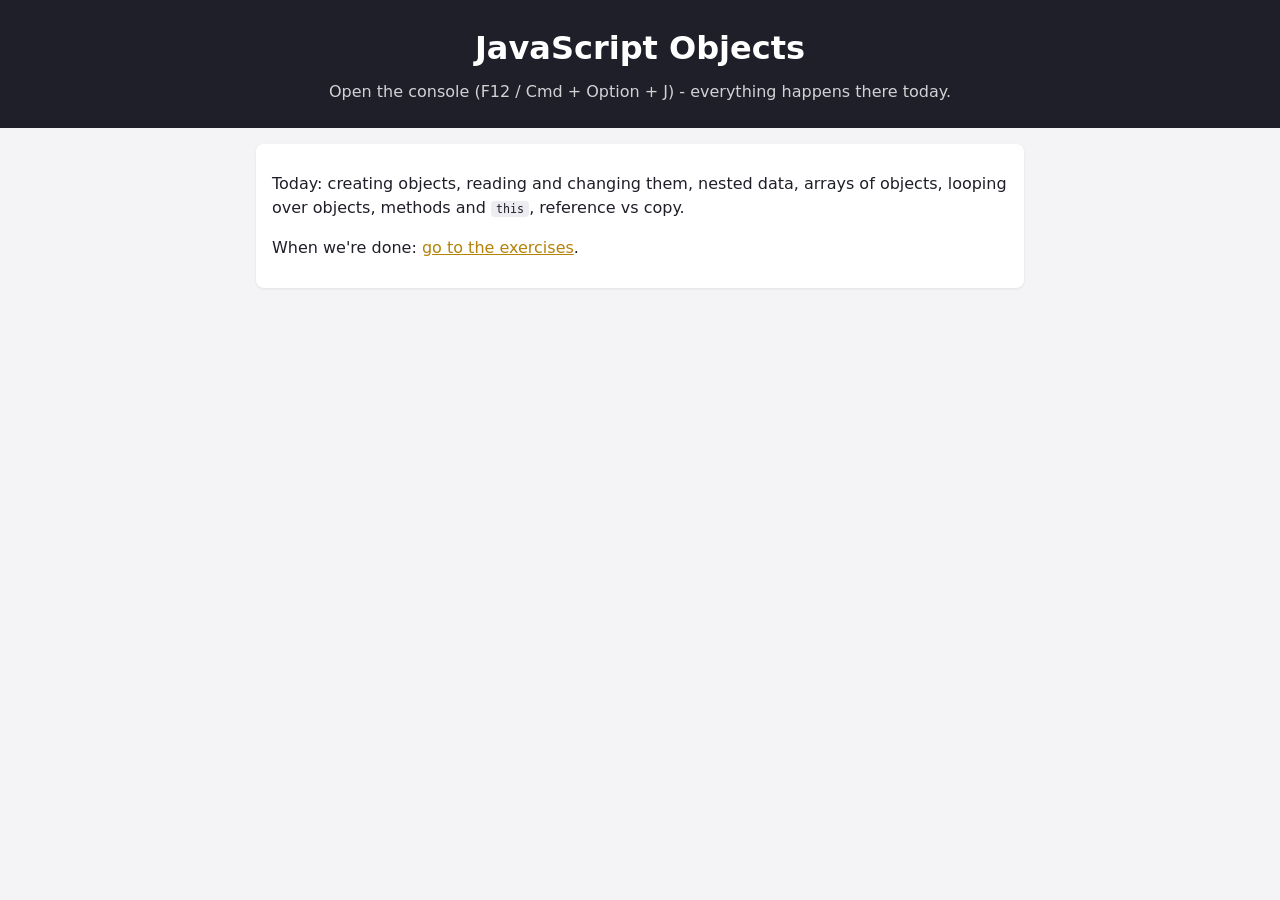
==== index.html @ 11caea67 "JS objects lesson: steps, exercises (movies theme) Co-Authored-By: Claude Opus 5.5 <noreply@anthropi" ====
<!DOCTYPE html>
<html lang="en">

<head>
  <meta charset="UTF-8">
  <meta name="viewport" content="width=device-width, initial-scale=1.0">
  <title>Objects - Lesson</title>
  <link rel="stylesheet" href="./styles/style.css">
  <script defer src="./js/lesson.js"></script>
</head>

<body>
  <header>
    <h1>JavaScript Objects</h1>
    <p class="subtitle">Open the console (F12 / Cmd + Option + J) - everything happens there today.</p>
  </header>

  <main>
    <div>
      <p>Today: creating objects, reading and changing them, nested data, arrays of objects, looping over objects, methods and <code>this</code>, reference vs copy.</p>
      <p>When we're done: <a href="./exercises.html">go to the exercises</a>.</p>
    </div>
  </main>
</body>

</html>
---- styles/style.css ----
* {
  box-sizing: border-box;
}

body {
  margin: 0;
  font-family: system-ui, -apple-system, "Segoe UI", Roboto, sans-serif;
  line-height: 1.5;
  background: #f4f4f7;
  color: #1f1f29;
}

header {
  background: #1f1f29;
  color: #fff;
  padding: 24px 16px;
  text-align: center;
}

header h1 {
  margin: 0;
}

.subtitle {
  margin: 8px 0 0;
  opacity: 0.8;
}

main {
  max-width: 800px;
  margin: 0 auto;
  padding: 16px;
}

h2 {
  margin-top: 32px;
  border-bottom: 2px solid #e0b02c;
  padding-bottom: 4px;
}

main > div {
  background: #fff;
  border-radius: 8px;
  padding: 12px 16px;
  margin-bottom: 12px;
  box-shadow: 0 1px 3px rgba(0, 0, 0, 0.08);
}

code {
  background: #ececf1;
  padding: 1px 5px;
  border-radius: 4px;
  font-size: 0.9em;
}

a {
  color: #b5830a;
}

button {
  margin: 4px 6px 4px 0;
  padding: 6px 12px;
  border: none;
  border-radius: 6px;
  background: #1f1f29;
  color: #fff;
  cursor: pointer;
}

button:hover {
  background: #e0b02c;
  color: #1f1f29;
}

#exercise15-details {
  margin-top: 8px;
}
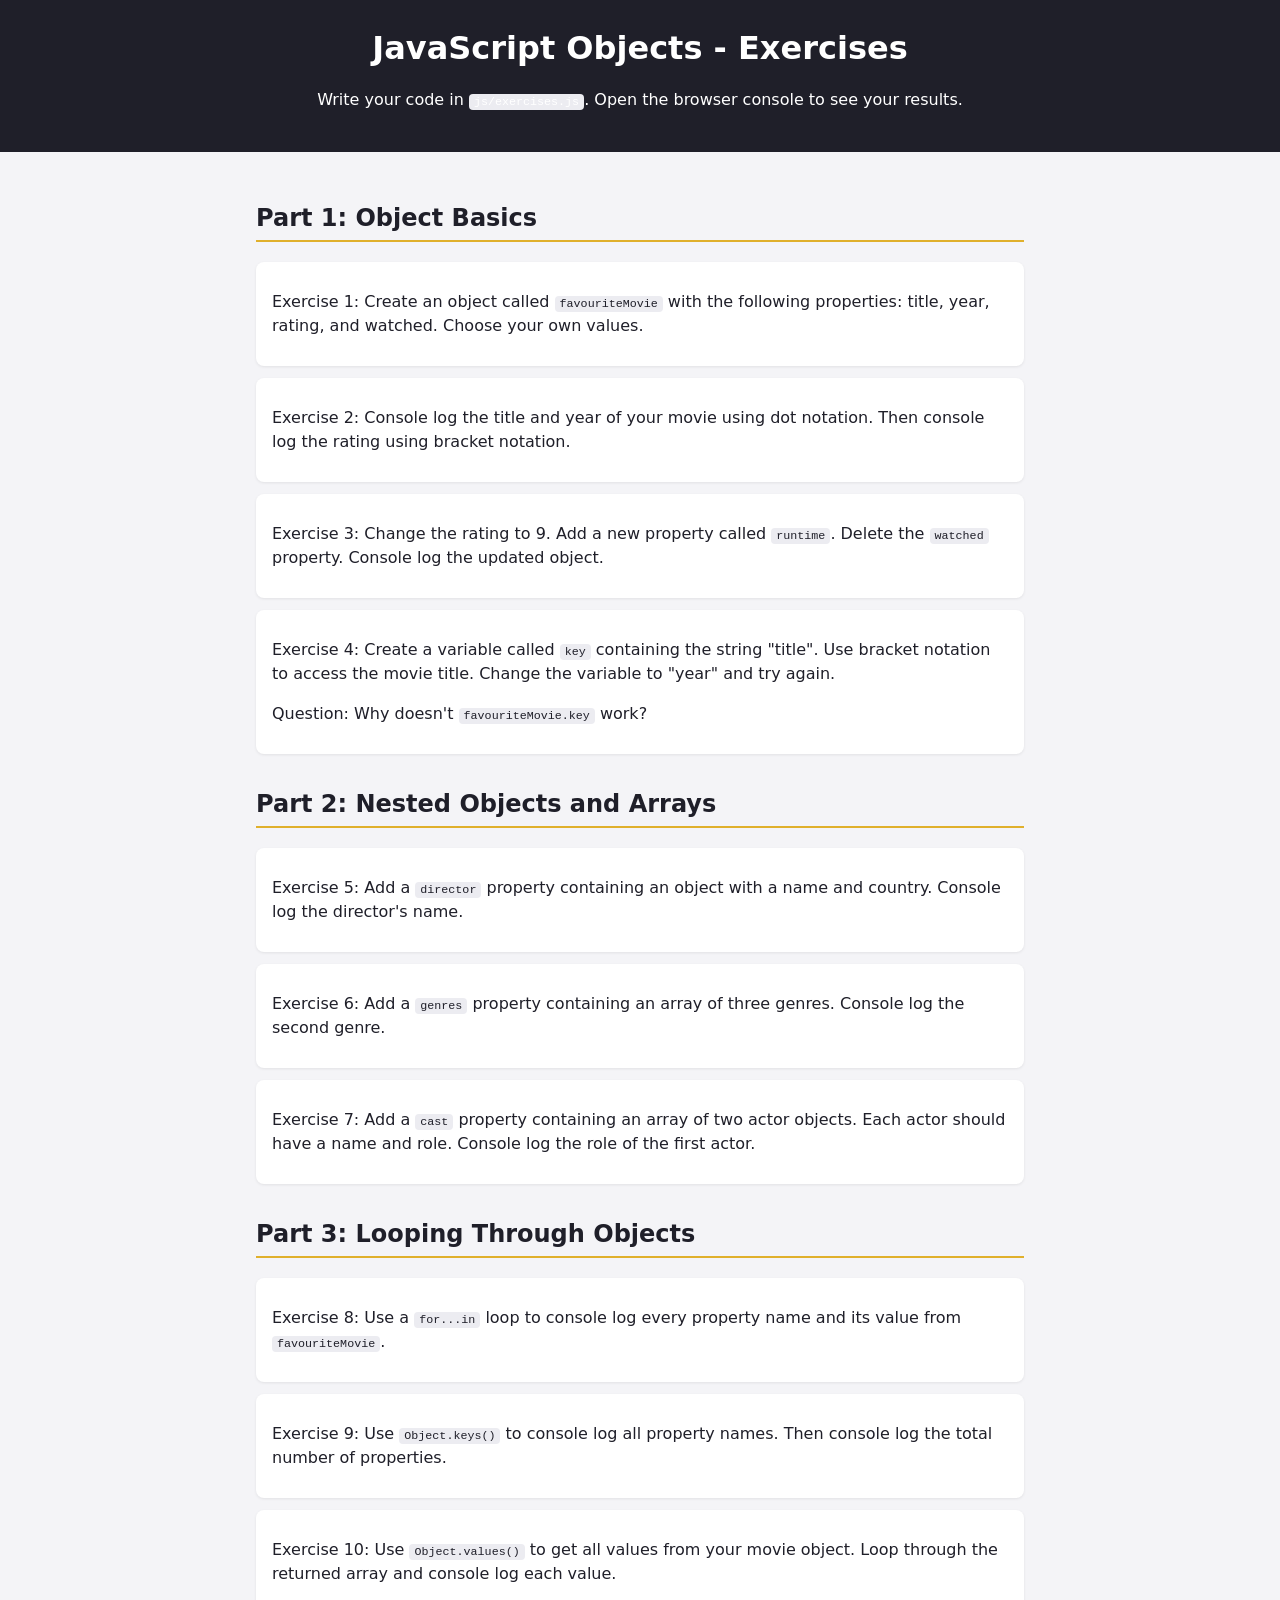
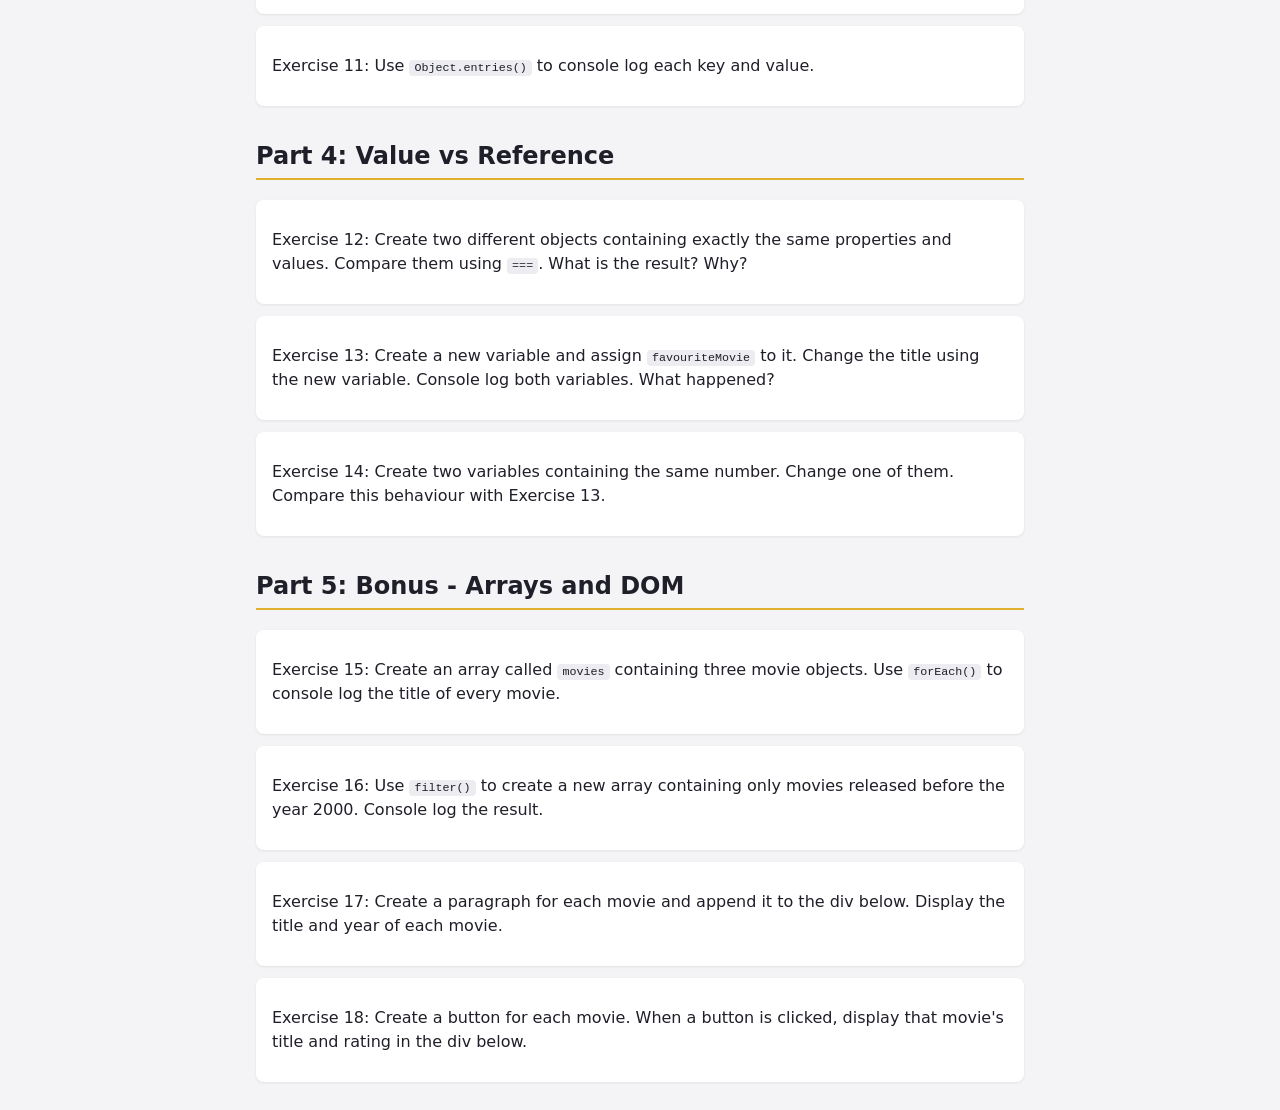
==== commit 09e6a29a: "adjusted folder to better lecture" ====
--- a/index.html
+++ b/index.html
@@ -1,25 +1,197 @@
+
 <!DOCTYPE html>
 <html lang="en">
 
 <head>
   <meta charset="UTF-8">
   <meta name="viewport" content="width=device-width, initial-scale=1.0">
-  <title>Objects - Lesson</title>
+  <title>JavaScript Objects - Exercises</title>
   <link rel="stylesheet" href="./styles/style.css">
-  <script defer src="./js/lesson.js"></script>
+  <script src="./js/exercises.js" defer></script>
 </head>
 
 <body>
   <header>
-    <h1>JavaScript Objects</h1>
-    <p class="subtitle">Open the console (F12 / Cmd + Option + J) - everything happens there today.</p>
+    <h1>JavaScript Objects - Exercises</h1>
+    <p>
+      Write your code in <code>js/exercises.js</code>.
+      Open the browser console to see your results.
+    </p>
   </header>
 
   <main>
+
+    <h2>Part 1: Object Basics</h2>
+
     <div>
-      <p>Today: creating objects, reading and changing them, nested data, arrays of objects, looping over objects, methods and <code>this</code>, reference vs copy.</p>
-      <p>When we're done: <a href="./exercises.html">go to the exercises</a>.</p>
+      <p>
+        Exercise 1: Create an object called
+        <code>favouriteMovie</code> with the following properties:
+        title, year, rating, and watched.
+        Choose your own values.
+      </p>
     </div>
+
+    <div>
+      <p>
+        Exercise 2: Console log the title and year of your movie
+        using dot notation.
+        Then console log the rating using bracket notation.
+      </p>
+    </div>
+
+    <div>
+      <p>
+        Exercise 3: Change the rating to 9.
+        Add a new property called <code>runtime</code>.
+        Delete the <code>watched</code> property.
+        Console log the updated object.
+      </p>
+    </div>
+
+    <div>
+      <p>
+        Exercise 4: Create a variable called <code>key</code>
+        containing the string "title".
+        Use bracket notation to access the movie title.
+        Change the variable to "year" and try again.
+      </p>
+      <p>
+        Question: Why doesn't <code>favouriteMovie.key</code>
+        work?
+      </p>
+    </div>
+
+    <h2>Part 2: Nested Objects and Arrays</h2>
+
+    <div>
+      <p>
+        Exercise 5: Add a <code>director</code> property
+        containing an object with a name and country.
+        Console log the director's name.
+      </p>
+    </div>
+
+    <div>
+      <p>
+        Exercise 6: Add a <code>genres</code> property
+        containing an array of three genres.
+        Console log the second genre.
+      </p>
+    </div>
+
+    <div>
+      <p>
+        Exercise 7: Add a <code>cast</code> property
+        containing an array of two actor objects.
+        Each actor should have a name and role.
+        Console log the role of the first actor.
+      </p>
+    </div>
+
+    <h2>Part 3: Looping Through Objects</h2>
+
+    <div>
+      <p>
+        Exercise 8: Use a <code>for...in</code> loop
+        to console log every property name and its value
+        from <code>favouriteMovie</code>.
+      </p>
+    </div>
+
+    <div>
+      <p>
+        Exercise 9: Use <code>Object.keys()</code>
+        to console log all property names.
+        Then console log the total number of properties.
+      </p>
+    </div>
+
+    <div>
+      <p>
+        Exercise 10: Use <code>Object.values()</code>
+        to get all values from your movie object.
+        Loop through the returned array and console log
+        each value.
+      </p>
+    </div>
+
+    <div>
+      <p>
+        Exercise 11: Use <code>Object.entries()</code>
+        to console log each key and value.
+      </p>
+    </div>
+
+    <h2>Part 4: Value vs Reference</h2>
+
+    <div>
+      <p>
+        Exercise 12: Create two different objects
+        containing exactly the same properties and values.
+        Compare them using <code>===</code>.
+        What is the result? Why?
+      </p>
+    </div>
+
+    <div>
+      <p>
+        Exercise 13: Create a new variable and assign
+        <code>favouriteMovie</code> to it.
+        Change the title using the new variable.
+        Console log both variables.
+        What happened?
+      </p>
+    </div>
+
+    <div>
+      <p>
+        Exercise 14: Create two variables containing
+        the same number.
+        Change one of them.
+        Compare this behaviour with Exercise 13.
+      </p>
+    </div>
+
+    <h2>Part 5: Bonus - Arrays and DOM</h2>
+
+    <div>
+      <p>
+        Exercise 15: Create an array called
+        <code>movies</code> containing three movie objects.
+        Use <code>forEach()</code> to console log
+        the title of every movie.
+      </p>
+    </div>
+
+    <div>
+      <p>
+        Exercise 16: Use <code>filter()</code> to create
+        a new array containing only movies released
+        before the year 2000.
+        Console log the result.
+      </p>
+    </div>
+
+    <div>
+      <p>
+        Exercise 17: Create a paragraph for each movie
+        and append it to the div below.
+        Display the title and year of each movie.
+      </p>
+      <div id="movie-list"></div>
+    </div>
+
+    <div>
+      <p>
+        Exercise 18: Create a button for each movie.
+        When a button is clicked, display that movie's
+        title and rating in the div below.
+      </p>
+      <div id="movie-buttons"></div>
+      <div id="movie-details"></div>
+    </div>
+
   </main>
 </body>
 
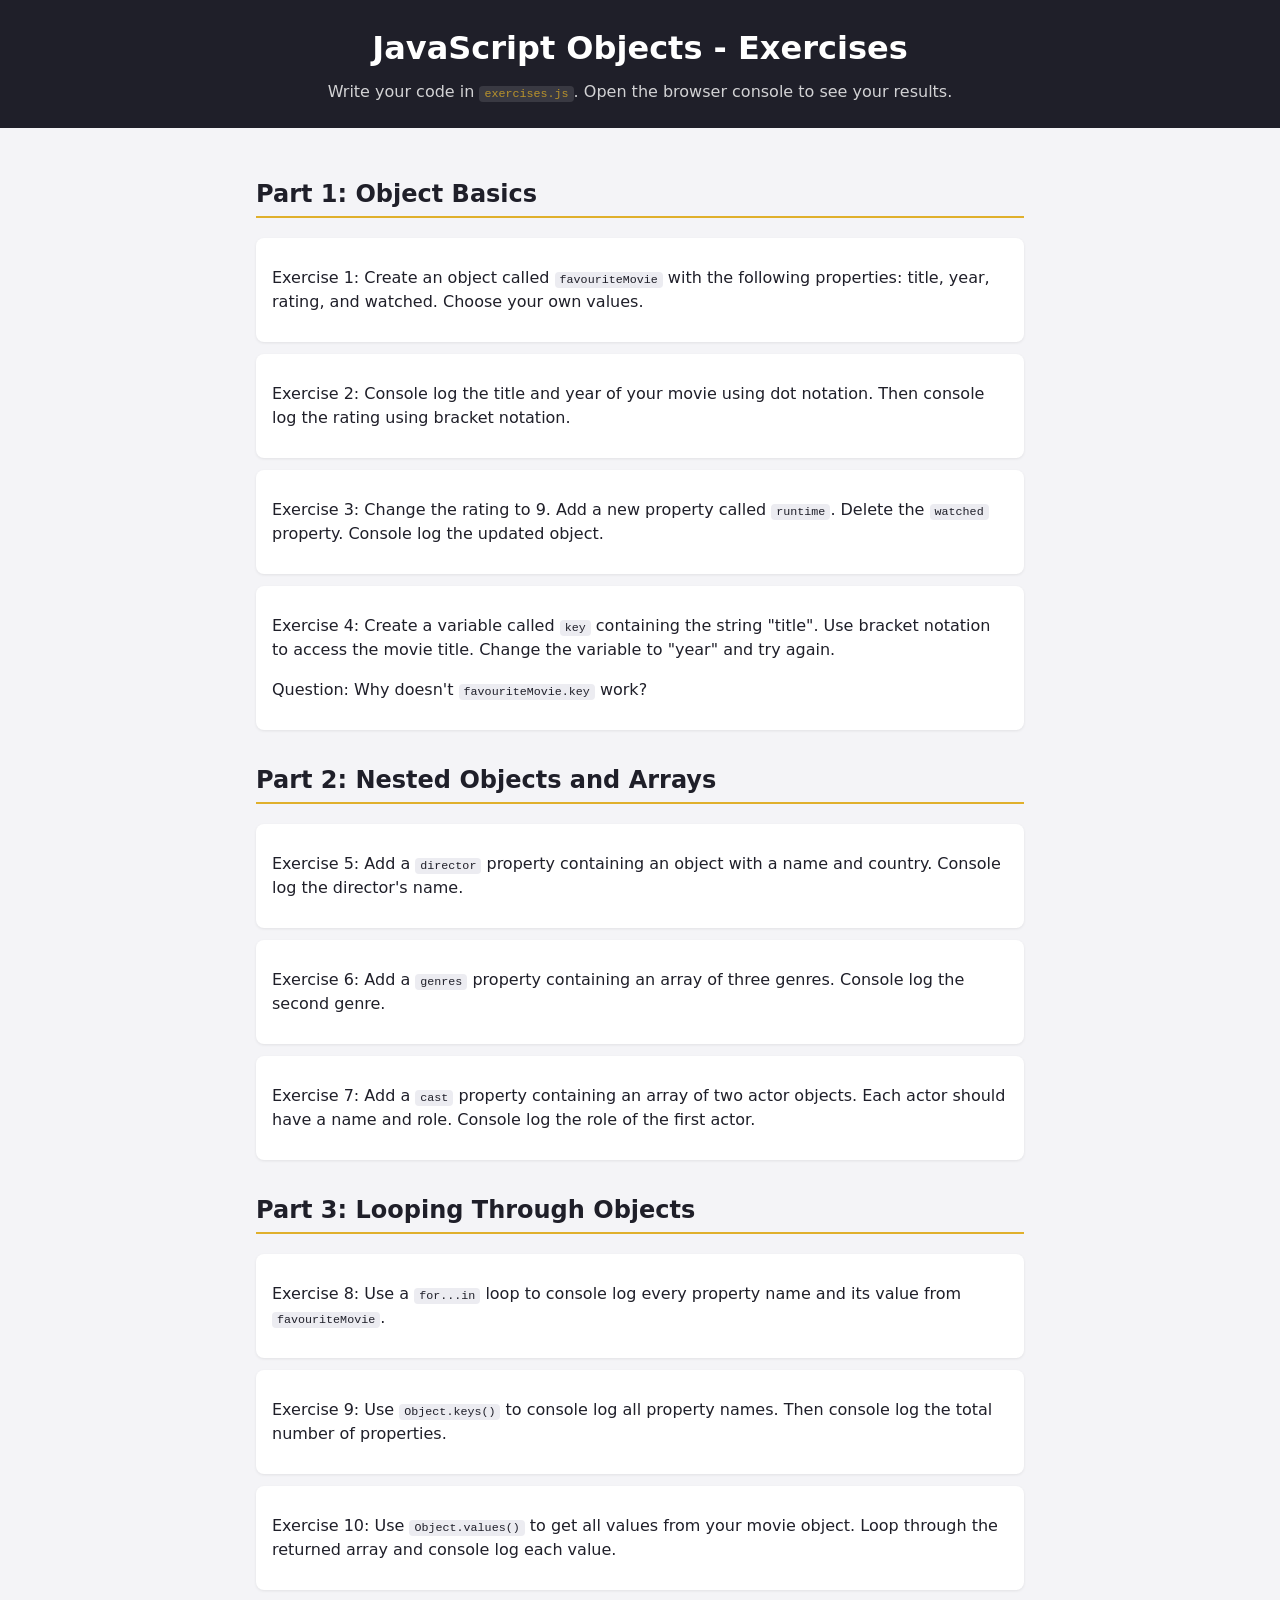
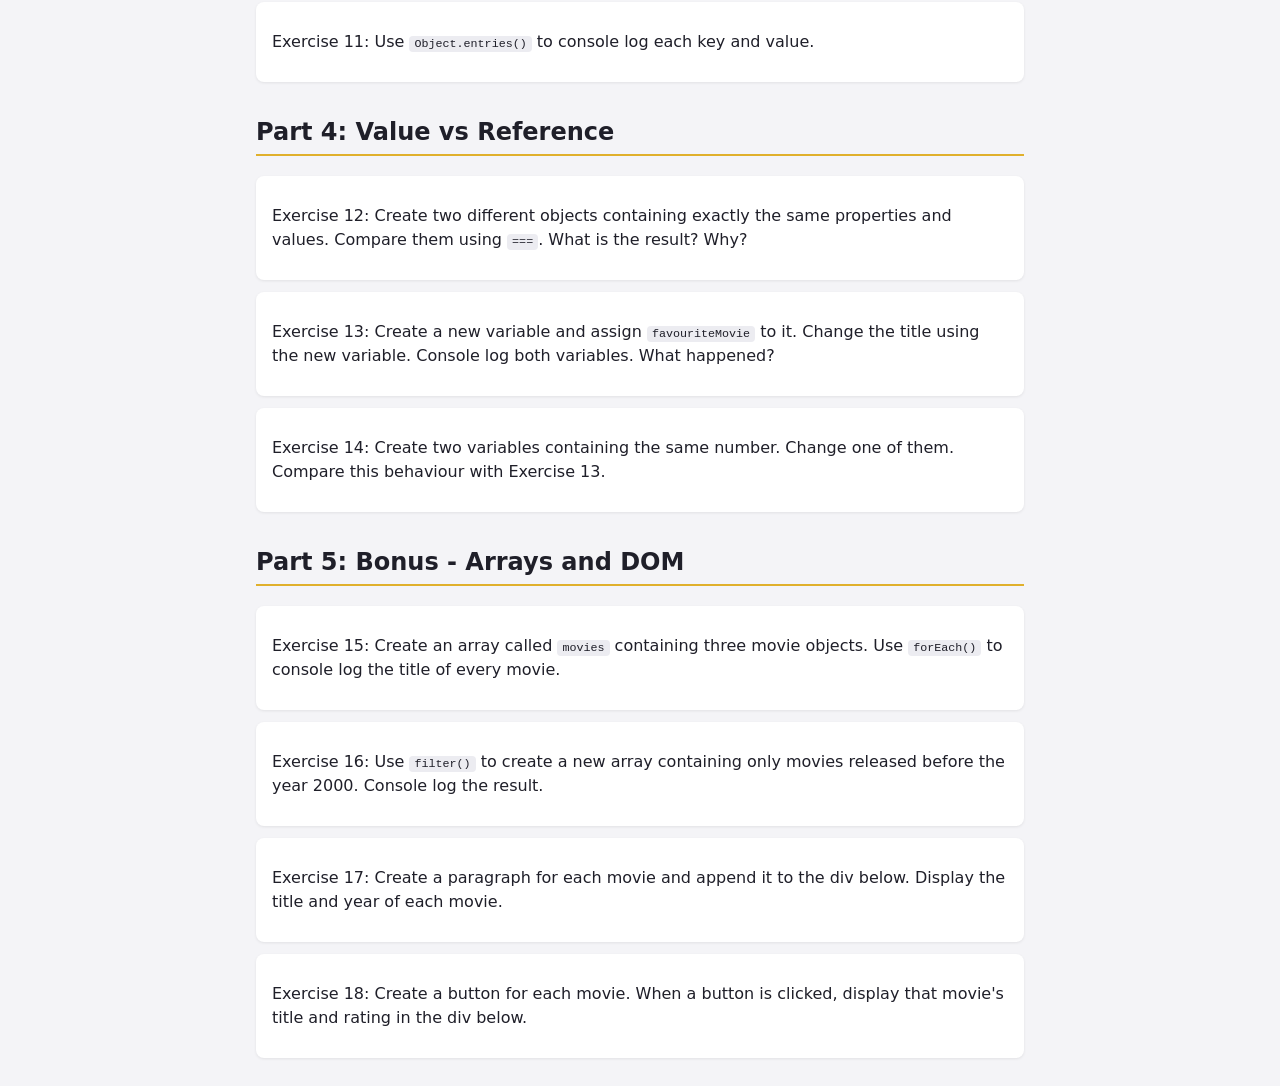
==== commit 64f556f6: "styled ui" ====
--- a/index.html
+++ b/index.html
@@ -6,15 +6,15 @@
   <meta charset="UTF-8">
   <meta name="viewport" content="width=device-width, initial-scale=1.0">
   <title>JavaScript Objects - Exercises</title>
-  <link rel="stylesheet" href="./styles/style.css">
-  <script src="./js/exercises.js" defer></script>
+  <link rel="stylesheet" href="./style.css">
+  <script src="./exercises.js" defer></script>
 </head>
 
 <body>
   <header>
     <h1>JavaScript Objects - Exercises</h1>
-    <p>
-      Write your code in <code>js/exercises.js</code>.
+    <p class="subtitle">
+      Write your code in <code>exercises.js</code>.
       Open the browser console to see your results.
     </p>
   </header>
--- a/style.css
+++ b/style.css
@@ -0,0 +1,82 @@
+* {
+  box-sizing: border-box;
+}
+
+body {
+  margin: 0;
+  font-family: system-ui, -apple-system, "Segoe UI", Roboto, sans-serif;
+  line-height: 1.5;
+  background: #f4f4f7;
+  color: #1f1f29;
+}
+
+header {
+  background: #1f1f29;
+  color: #fff;
+  padding: 24px 16px;
+  text-align: center;
+}
+
+header h1 {
+  margin: 0;
+}
+
+.subtitle {
+  margin: 8px 0 0;
+  opacity: 0.8;
+}
+
+main {
+  max-width: 800px;
+  margin: 0 auto;
+  padding: 16px;
+}
+
+h2 {
+  margin-top: 32px;
+  border-bottom: 2px solid #e0b02c;
+  padding-bottom: 4px;
+}
+
+main > div {
+  background: #fff;
+  border-radius: 8px;
+  padding: 12px 16px;
+  margin-bottom: 12px;
+  box-shadow: 0 1px 3px rgba(0, 0, 0, 0.08);
+}
+
+code {
+  background: #ececf1;
+  padding: 1px 5px;
+  border-radius: 4px;
+  font-size: 0.9em;
+}
+
+header code {
+  background: rgba(255, 255, 255, 0.15);
+  color: #e0b02c;
+}
+
+a {
+  color: #b5830a;
+}
+
+button {
+  margin: 4px 6px 4px 0;
+  padding: 6px 12px;
+  border: none;
+  border-radius: 6px;
+  background: #1f1f29;
+  color: #fff;
+  cursor: pointer;
+}
+
+button:hover {
+  background: #e0b02c;
+  color: #1f1f29;
+}
+
+#exercise15-details {
+  margin-top: 8px;
+}
